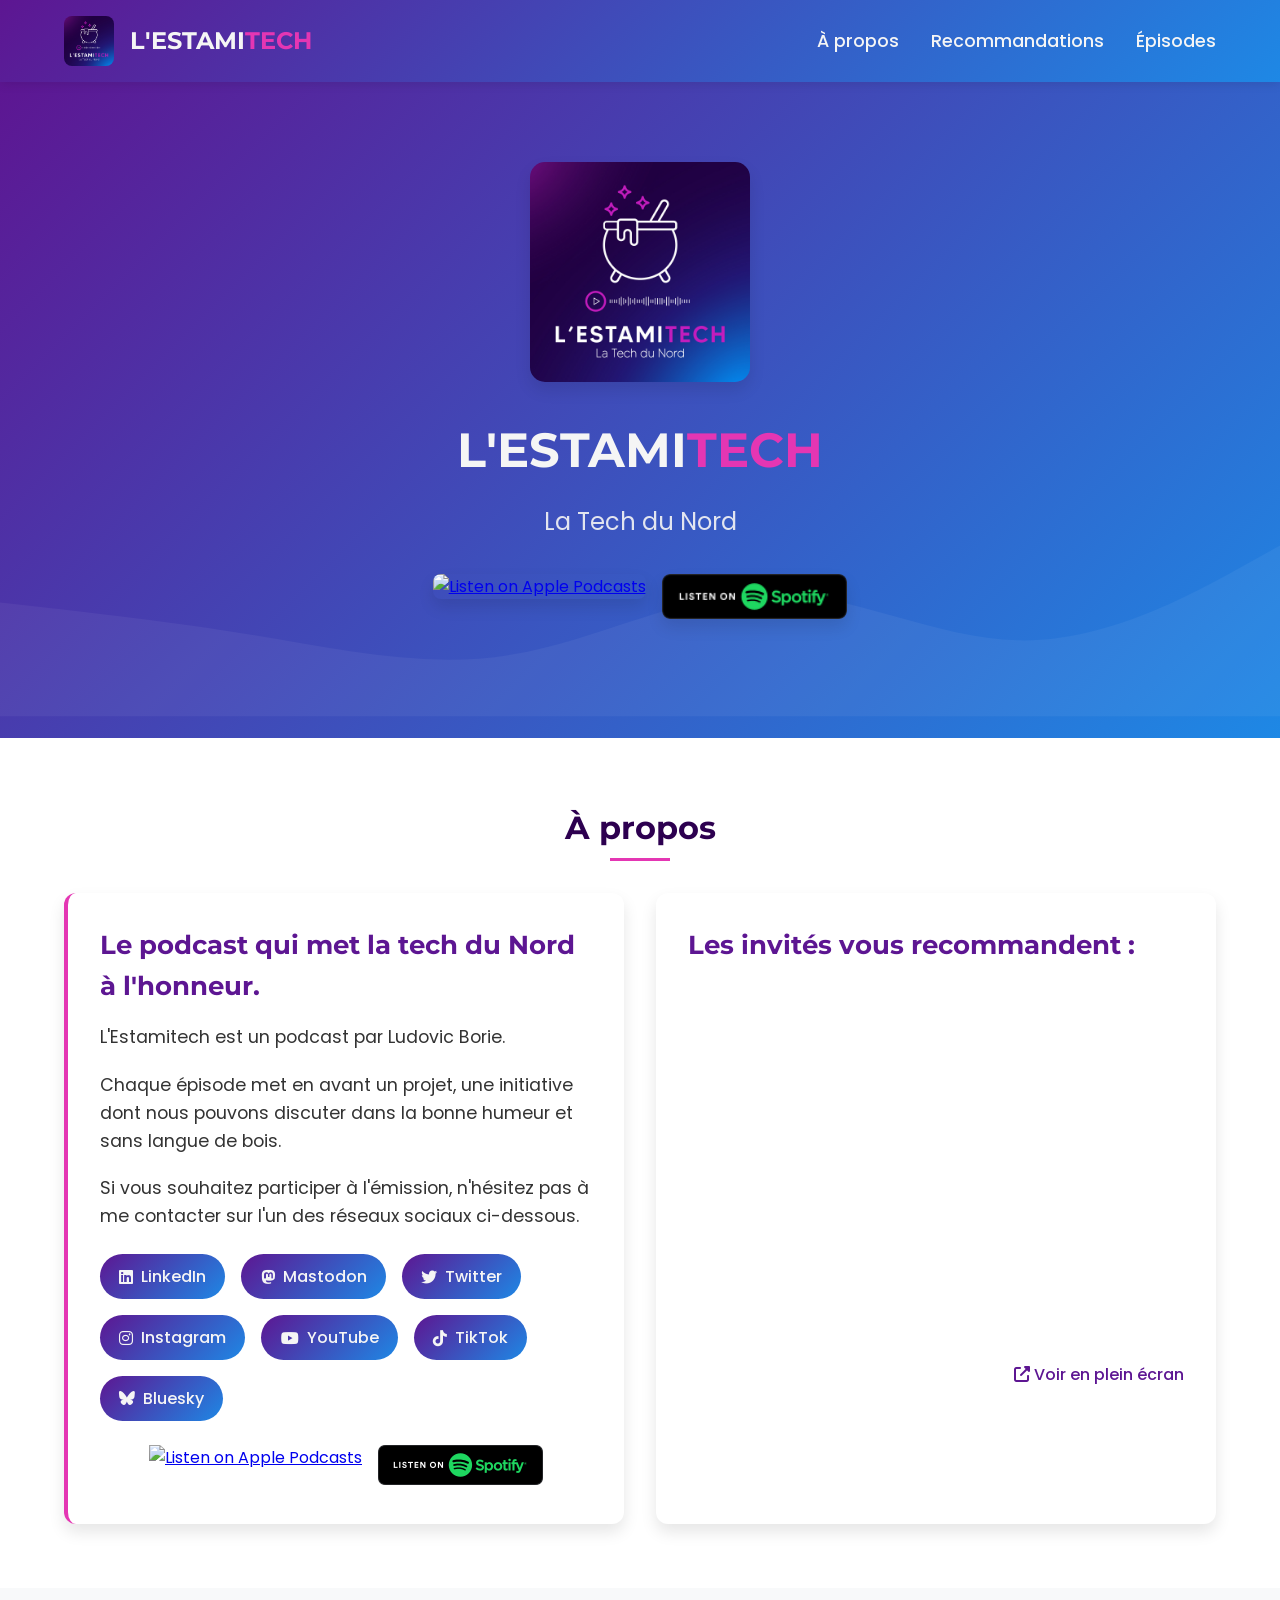
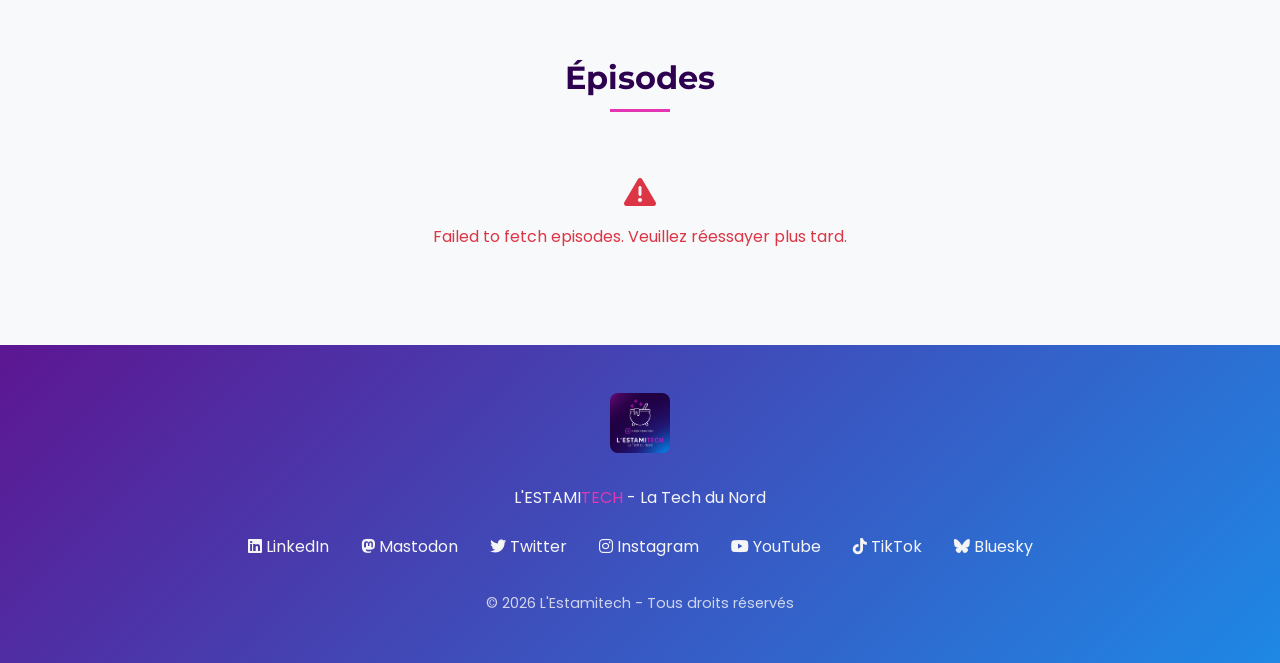
==== web/index.html @ d064f98c "refact: static files are managed by appengine" ====
<!DOCTYPE html>
<html lang="fr">
<head>
    <meta charset="UTF-8">
    <meta name="viewport" content="width=device-width, initial-scale=1.0, maximum-scale=1.0, user-scalable=no">
    <meta name="description" content="L'Estamitech est un podcast par Ludovic Borie. Chaque épisode met en avant un projet, une initiative dont nous pouvons discuter tech dans la bonne humeur et sans langue de bois.">
    <meta name="keywords" content="podcast, tech, nord, estaminet, ludovic borie">
    <meta name="author" content="Ludovic Borie">
    <meta name="robots" content="index, follow">
    <meta name="googlebot" content="index, follow">
    <meta name="theme-color" content="#5d1692">
    <meta property="og:title" content="L'Estamitech">
    <meta property="og:description" content="L'Estamitech est un podcast par Ludovic Borie. Chaque épisode met en avant un projet, une initiative dont nous pouvons discuter tech dans la bonne humeur et sans langue de bois.">
    <meta property="og:image" content="static/LogoEstamitech.jpg">
    <meta property="og:url" content="https://estamitech.fr">
    <meta property="og:type" content="website">
    <meta property="og:locale" content="fr_FR">
    <meta property="og:site_name" content="L'Estamitech">
    <link rel="icon" type="image/x-icon" href="/static/favicon.ico">
    <link rel="preconnect" href="https://fonts.googleapis.com">
    <link rel="preconnect" href="https://fonts.gstatic.com" crossorigin>
    <link href="https://fonts.googleapis.com/css2?family=Montserrat:wght@400;500;600;700&family=Poppins:wght@300;400;500;600;700&display=swap" rel="stylesheet">
    <link rel="stylesheet" href="https://cdnjs.cloudflare.com/ajax/libs/font-awesome/6.7.1/css/all.min.css">
    <link rel="stylesheet" href="style.css">
    <title>L'ESTAMITECH - La Tech du Nord</title>
</head>
<body>
<!-- Navbar -->
<nav class="navbar">
    <div class="navbar-logo">
        <img src="/static/LogoEstamitech.jpg" alt="Logo Estamitech">
        <h1>L'<span style="color: var(--text-light);">ESTAMI</span><span style="color: var(--accent-tech);">TECH</span></h1>
    </div>
    <div class="navbar-links">
        <a href="#about">À propos</a>
        <a href="#recommendations">Recommandations</a>
        <a href="#episodes">Épisodes</a>
    </div>
    <div class="menu-toggle">
        <span></span>
        <span></span>
        <span></span>
    </div>
</nav>

<!-- Hero Section -->
<section class="hero">
    <div class="hero-content">
        <img src="/static/LogoEstamitech.jpg" alt="Logo Estamitech">
        <h1>L'<span style="color: var(--text-light);">ESTAMI</span><span style="color: var(--accent-tech);">TECH</span></h1>
        <h2>La Tech du Nord</h2>
        <div class="hero-cta">
            <a href="https://podcasts.apple.com/us/podcast/lestamitech/id1752308502?itsct=podcast_box_badge&amp;itscg=30200&amp;ls=1">
                <img src="https://tools.applemediaservices.com/api/badges/listen-on-apple-podcasts/badge/fr-fr?size=250x83&amp;releaseDate=1725395040" alt="Listen on Apple Podcasts" style="height: 45px; border-radius: 8px;">
            </a>
            <a href="https://open.spotify.com/show/1308v72DAlbYP13TA5au1I">
                <img src="/static/spotify-podcast-badge-blk-grn-165x40.png" alt="Listen on Spotify" style="height: 45px; border-radius: 8px;">
            </a>
        </div>
    </div>
</section>

<!-- Main Content -->
<section class="main-content" id="about">
    <h2 class="section-title">À propos</h2>
    <div class="grid-container">
        <div class="card description-card">
            <div class="card-content">
                <h3>Le podcast qui met la tech du Nord à l'honneur.</h3>
                <p>L'Estamitech est un podcast par Ludovic Borie.</p>
                <p>Chaque épisode met en avant un projet, une initiative dont nous pouvons discuter dans la bonne humeur et sans langue de bois.</p>
                <p>Si vous souhaitez participer à l'émission, n'hésitez pas à me contacter sur l'un des réseaux sociaux ci-dessous.</p>

                <div class="social-links">
                <a href="https://www.linkedin.com/in/ludovicborie/" class="social-btn">
                <i class="fab fa-linkedin"></i> LinkedIn
                </a>
                <a href="https://piaille.fr/@bodul" class="social-btn">
                <i class="fab fa-mastodon"></i> Mastodon
                </a>
                <a href="https://twitter.com/ludovicborie" class="social-btn">
                <i class="fab fa-twitter"></i> Twitter
                </a>
                    <a href="https://www.instagram.com/estamitech/" class="social-btn">
                            <i class="fab fa-instagram"></i> Instagram
                        </a>
                        <a href="https://www.youtube.com/@EstamiTech" class="social-btn">
                            <i class="fab fa-youtube"></i> YouTube
                        </a>
                        <a href="https://www.tiktok.com/@estamitech" class="social-btn">
                            <i class="fab fa-tiktok"></i> TikTok
                        </a>
                        <a href="https://bsky.app/profile/estamitech.bsky.social" class="social-btn">
                            <i class="fab fa-bluesky"></i> Bluesky
                        </a>
                    </div>

                <div class="podcast-links">
                    <a href="https://podcasts.apple.com/us/podcast/lestamitech/id1752308502?itsct=podcast_box_badge&amp;itscg=30200&amp;ls=1">
                        <img src="https://tools.applemediaservices.com/api/badges/listen-on-apple-podcasts/badge/fr-fr?size=250x83&amp;releaseDate=1725395040" alt="Listen on Apple Podcasts" style="height: 40px;">
                    </a>
                    <a href="https://open.spotify.com/show/1308v72DAlbYP13TA5au1I">
                        <img src="/static/spotify-podcast-badge-blk-grn-165x40.png" alt="Listen on Spotify" style="height: 40px;">
                    </a>
                </div>
            </div>
        </div>

        <div class="card" id="recommendations">
            <div class="card-content">
                <div class="map-container">
                    <h3>Les invités vous recommandent :</h3>
                    <div class="map-wrapper">
                        <iframe allowfullscreen allow="geolocation" src="//framacarte.org/fr/map/estamitech_196450?scaleControl=false&miniMap=false&scrollWheelZoom=false&zoomControl=true&editMode=disabled&moreControl=true&searchControl=null&tilelayersControl=null&embedControl=null&datalayersControl=true&onLoadPanel=none&captionBar=false&captionMenus=true"></iframe>
                    </div>
                    <div class="map-link">
                        <a href="//framacarte.org/fr/map/estamitech_196450?scaleControl=false&miniMap=false&scrollWheelZoom=true&zoomControl=true&editMode=disabled&moreControl=true&searchControl=null&tilelayersControl=null&embedControl=null&datalayersControl=true&onLoadPanel=none&captionBar=false&captionMenus=true">
                            <i class="fas fa-external-link-alt"></i> Voir en plein écran
                        </a>
                    </div>
                </div>
            </div>
        </div>
    </div>
</section>

<!-- Episodes Section -->
<section class="episodes-section" id="episodes">
    <h2 class="section-title">Épisodes</h2>
    <div id="podcast-episodes" class="episodes-container" style="width: 100%; max-width: 100%; box-sizing: border-box;">
        <div class="loading-indicator">
            <i class="fas fa-podcast fa-spin"></i>
            <p>Chargement des épisodes...</p>
        </div>
    </div>
</section>

<!-- Footer -->
<footer>
    <div class="footer-content">
        <div class="footer-logo">
            <img src="/static/LogoEstamitech.jpg" alt="Logo Estamitech">
        </div>
        <p>L'<span style="color: var(--text-light);">ESTAMI</span><span style="color: var(--accent-tech);">TECH</span> - La Tech du Nord</p>
        <div class="footer-links">
            <a href="https://www.linkedin.com/in/ludovicborie/"><i class="fab fa-linkedin"></i> LinkedIn</a>
            <a href="https://piaille.fr/@bodul"><i class="fab fa-mastodon"></i> Mastodon</a>
            <a href="https://twitter.com/ludovicborie"><i class="fab fa-twitter"></i> Twitter</a>
            <a href="https://www.instagram.com/estamitech/"><i class="fab fa-instagram"></i> Instagram</a>
            <a href="https://www.youtube.com/@EstamiTech"><i class="fab fa-youtube"></i> YouTube</a>
            <a href="https://www.tiktok.com/@estamitech"><i class="fab fa-tiktok"></i> TikTok</a>
            <a href="https://bsky.app/profile/estamitech.bsky.social"><i class="fab fa-bluesky"></i> Bluesky</a>
        </div>
        <div class="copyright">
            &copy; <span id="current-year"></span> L'Estamitech - Tous droits réservés
        </div>
    </div>
</footer>

<!-- Back to Top Button -->
<a href="#" id="back-to-top" class="back-to-top">
    <i class="fas fa-arrow-up"></i>
</a>

<script>
    // Toggle mobile menu
    const menuToggle = document.querySelector('.menu-toggle');
    const navbarLinks = document.querySelector('.navbar-links');

    menuToggle.addEventListener('click', () => {
        menuToggle.classList.toggle('active');
        navbarLinks.classList.toggle('active');
    });

    // Close the menu when clicking on a link
    document.querySelectorAll('.navbar-links a').forEach(link => {
        link.addEventListener('click', () => {
            menuToggle.classList.remove('active');
            navbarLinks.classList.remove('active');
        });
    });

    // Back to Top button visibility
    const backToTopButton = document.getElementById('back-to-top');

    window.addEventListener('scroll', () => {
        if (window.pageYOffset > 300) {
            backToTopButton.classList.add('visible');
        } else {
            backToTopButton.classList.remove('visible');
        }
    });

    backToTopButton.addEventListener('click', (e) => {
        e.preventDefault();
        window.scrollTo({ top: 0, behavior: 'smooth' });
    });

    // Smooth scrolling for anchor links
    document.querySelectorAll('a[href^="#"]').forEach(anchor => {
        anchor.addEventListener('click', function (e) {
            if (this.getAttribute('href') !== '#') {
                e.preventDefault();

                const targetId = this.getAttribute('href');
                const targetElement = document.querySelector(targetId);

                if (targetElement) {
                    const navbarHeight = document.querySelector('.navbar').offsetHeight;
                    const targetPosition = targetElement.getBoundingClientRect().top + window.pageYOffset - navbarHeight;

                    window.scrollTo({
                        top: targetPosition,
                        behavior: 'smooth'
                    });
                }
            }
        });
    });

    // Set current year in footer
    document.getElementById('current-year').textContent = new Date().getFullYear();

    // Fetch and display podcast episodes
    function parseRSS(callback) {
        const xhr = new XMLHttpRequest();
        xhr.open('GET', `/rss`, true);
        xhr.onreadystatechange = function() {
            if (xhr.readyState === 4) {
                if (xhr.status === 200) {
                    try {
                        const data = JSON.parse(xhr.responseText);
                        callback(data);
                    } catch (error) {
                        handleEpisodesError("Error parsing response");
                    }
                } else {
                    handleEpisodesError("Failed to fetch episodes");
                }
            }
        };
        xhr.timeout = 10000; // 10 seconds timeout
        xhr.ontimeout = function() {
            handleEpisodesError("Request timed out");
        };
        xhr.onerror = function() {
            handleEpisodesError("Network error occurred");
        };
        xhr.send();
    }

    function displayEpisodes(episodes) {
        const episodeContainer = document.getElementById('podcast-episodes');
        episodeContainer.innerHTML = '';

        if (!episodes || episodes.length === 0) {
            episodeContainer.innerHTML = `
                    <div class="no-episodes">
                        <i class="fas fa-podcast"></i>
                        <p>Aucun épisode trouvé. Revenez bientôt pour de nouveaux contenus!</p>
                    </div>
                `;
            return;
        }

        episodes.forEach(episode => {
            const date = new Date(episode.PubDate);
            const formattedDate = date.toLocaleDateString('fr-FR', {
                day: 'numeric',
                month: 'long',
                year: 'numeric'
            });

            const episodeElement = document.createElement('div');
            episodeElement.classList.add('episode-card');

            episodeElement.innerHTML = `
                    <div class="episode-image">
                        <img src="${episode.Image.Href}" alt="Miniature de l'épisode - ${episode.Title}">
                    </div>
                    <div class="episode-details">
                        <h3 class="episode-title">${episode.Title}</h3>
                        <div class="episode-meta">
                            <span><i class="far fa-calendar-alt"></i> ${formattedDate}</span>
                        </div>
                        <div class="episode-description">${episode.Description}</div>
                    </div>
                `;

            episodeContainer.appendChild(episodeElement);
        });
    }

    function handleEpisodesError(message) {
        const episodeContainer = document.getElementById('podcast-episodes');
        episodeContainer.innerHTML = `
                <div class="loading-indicator" style="color: #dc3545;">
                    <i class="fas fa-exclamation-triangle" style="animation: none;"></i>
                    <p>${message}. Veuillez réessayer plus tard.</p>
                </div>
            `;
    }

    // Initialize fetch
    parseRSS(function(data) {
        if (data && data.length) {
            displayEpisodes(data);
        } else {
            handleEpisodesError("Aucun épisode trouvé");
        }
    });
</script>
</body>
</html>
---- web/style.css ----
:root {
    --primary-color: #5d1692;
    --primary-dark: #2d0050;
    --primary-light: #e436b3;
    --secondary-color: #1e88e5;
    --text-dark: #333333;
    --text-light: #f5f5f5;
    --background-light: #ffffff;
    --background-dark: #121212;
    --gray-light: #e0e0e0;
    --gray-medium: #9e9e9e;
    --card-shadow: 0 8px 16px rgba(0, 0, 0, 0.1);
    --transition-speed: 0.3s;
    --gradient-bg: linear-gradient(135deg, #5d1692, #1e88e5);
    --accent-tech: #e436b3;
}

* {
    box-sizing: border-box;
    margin: 0;
    padding: 0;
}

body {
    font-family: 'Poppins', sans-serif;
    margin: 0;
    padding: 0;
    background-color: var(--background-light);
    color: var(--text-dark);
    line-height: 1.6;
}

/* Navbar */
.navbar {
    background: var(--gradient-bg);
    color: var(--text-light);
    padding: 1rem 5%;
    display: flex;
    justify-content: space-between;
    align-items: center;
    position: sticky;
    top: 0;
    z-index: 1000;
    box-shadow: 0 2px 10px rgba(0, 0, 0, 0.1);
}

.navbar-logo {
    display: flex;
    align-items: center;
    gap: 1rem;
}

.navbar-logo img {
    height: 50px;
    border-radius: 8px;
}

.navbar-logo h1 {
    font-family: 'Montserrat', sans-serif;
    font-size: 1.5rem;
    font-weight: 700;
    margin: 0;
}

.navbar-links {
    display: flex;
    gap: 2rem;
}

.navbar-links a {
    color: var(--text-light);
    text-decoration: none;
    font-weight: 500;
    transition: all var(--transition-speed);
    font-size: 1.1rem;
    position: relative;
}

.navbar-links a::after {
    content: '';
    position: absolute;
    bottom: -5px;
    left: 0;
    width: 0;
    height: 2px;
    background-color: var(--accent-tech);
    transition: width var(--transition-speed);
}

.navbar-links a:hover::after {
    width: 100%;
}

.menu-toggle {
    display: none;
    flex-direction: column;
    cursor: pointer;
}

.menu-toggle span {
    width: 30px;
    height: 3px;
    background-color: var(--text-light);
    margin: 3px 0;
    transition: all var(--transition-speed);
}

/* Hero Section */
.hero {
    background: var(--gradient-bg);
    color: var(--text-light);
    text-align: center;
    padding: 5rem 10%;
    display: flex;
    flex-direction: column;
    align-items: center;
    position: relative;
    overflow: hidden;
}

.hero::before {
    content: '';
    position: absolute;
    top: 0;
    left: 0;
    width: 100%;
    height: 100%;
    background: url('data:image/svg+xml;utf8,<svg xmlns="http://www.w3.org/2000/svg" viewBox="0 0 1440 320"><path fill="%23ffffff" fill-opacity="0.05" d="M0,192L48,197.3C96,203,192,213,288,229.3C384,245,480,267,576,250.7C672,235,768,181,864,181.3C960,181,1056,235,1152,234.7C1248,235,1344,181,1392,154.7L1440,128L1440,320L1392,320C1344,320,1248,320,1152,320C1056,320,960,320,864,320C768,320,672,320,576,320C480,320,384,320,288,320C192,320,96,320,48,320L0,320Z"></path></svg>') no-repeat bottom;
    background-size: 100% 50%;
    z-index: 0;
}

.hero-content {
    z-index: 1;
    max-width: 800px;
    width: 100%;
}

.hero img {
    max-width: 220px;
    border-radius: 15px;
    box-shadow: var(--card-shadow);
    margin-bottom: 2rem;
    transition: transform var(--transition-speed);
}

.hero img:hover {
    transform: scale(1.05);
}

.hero h1 {
    font-family: 'Montserrat', sans-serif;
    font-size: 3rem;
    font-weight: 700;
    margin-bottom: 1.5rem;
    line-height: 1.2;
}

.hero h2 {
    font-size: 1.5rem;
    font-weight: 400;
    margin-bottom: 2rem;
    opacity: 0.9;
}

.hero-cta {
    display: flex;
    flex-wrap: wrap;
    gap: 1rem;
    justify-content: center;
    margin-top: 1rem;
}

.hero-cta a {
    transition: transform var(--transition-speed);
}

.hero-cta a:hover {
    transform: translateY(-5px);
}

/* Main Content */
.main-content {
    padding: 4rem 5%;
    width: 100%;
    max-width: 100%;
    box-sizing: border-box;
}

.section-title {
    font-family: 'Montserrat', sans-serif;
    font-size: 2rem;
    margin-bottom: 2rem;
    text-align: center;
    color: var(--primary-dark);
    position: relative;
    padding-bottom: 0.5rem;
}

.section-title::after {
    content: '';
    position: absolute;
    bottom: 0;
    left: 50%;
    transform: translateX(-50%);
    width: 60px;
    height: 3px;
    background-color: var(--accent-tech);
}

.grid-container {
    display: grid;
    grid-template-columns: 1fr 1fr;
    gap: 2rem;
    width: 100%;
    max-width: 100%;
    box-sizing: border-box;
}

.card {
    background-color: var(--background-light);
    border-radius: 12px;
    overflow: hidden;
    box-shadow: var(--card-shadow);
    transition: transform var(--transition-speed);
    width: 100%;
    max-width: 100%;
    box-sizing: border-box;
}

.card:hover {
    transform: translateY(-10px);
}

.card-content {
    padding: 2rem;
}

.description-card {
    border-left: 4px solid var(--accent-tech);
}

.description-card h3 {
    font-family: 'Montserrat', sans-serif;
    font-size: 1.6rem;
    margin-bottom: 1rem;
    color: var(--primary-color);
}

.description-card p {
    margin-bottom: 1.2rem;
    font-size: 1.1rem;
}

.social-links {
    display: flex;
    flex-wrap: wrap;
    gap: 1rem;
    margin-top: 1.5rem;
}

.social-btn {
    display: inline-flex;
    align-items: center;
    gap: 0.5rem;
    background: var(--gradient-bg);
    color: var(--text-light);
    padding: 0.6rem 1.2rem;
    border-radius: 30px;
    text-decoration: none;
    font-weight: 500;
    transition: all var(--transition-speed);
}

.social-btn:hover {
    background: var(--primary-light);
    transform: translateY(-3px);
}

.podcast-links {
    display: flex;
    flex-wrap: wrap;
    gap: 1rem;
    margin-top: 1.5rem;
    justify-content: center;
}

.map-container {
    height: 100%;
    display: flex;
    flex-direction: column;
}

.map-container h3 {
    font-family: 'Montserrat', sans-serif;
    font-size: 1.6rem;
    margin-bottom: 1rem;
    color: var(--primary-color);
}

.map-wrapper {
    flex-grow: 1;
    position: relative;
    height: 0;
    padding-bottom: 75%;
    overflow: hidden;
    border-radius: 8px;
}

.map-wrapper iframe {
    position: absolute;
    top: 0;
    left: 0;
    width: 100%;
    height: 100%;
    border: none;
}

.map-link {
    margin-top: 0.5rem;
    text-align: right;
}

.map-link a {
    color: var(--primary-color);
    text-decoration: none;
    font-weight: 500;
    transition: color var(--transition-speed);
}

.map-link a:hover {
    color: var(--accent-tech);
    text-decoration: underline;
}

/* Episodes Section */
.episodes-section {
    padding: 4rem 5%;
    background-color: #f8f9fa;
    width: 100%;
    max-width: 100%;
    box-sizing: border-box;
}

.episode-card {
    display: flex;
    background-color: var(--background-light);
    border-radius: 12px;
    overflow: hidden;
    box-shadow: var(--card-shadow);
    margin-bottom: 2rem;
    transition: transform var(--transition-speed);
    width: 100%;
    max-width: 100%;
    box-sizing: border-box;
}

.episode-card:hover {
    transform: translateY(-5px);
}

.episode-image {
    flex: 0 0 280px;
    position: relative;
    overflow: hidden;
    display: flex;
    align-items: center;
    justify-content: center;
    padding: 1rem;
}

.episode-image img {
    width: 250px;
    height: 250px;
    object-fit: contain;
    border-radius: 8px;
    transition: transform var(--transition-speed);
}

.episode-card:hover .episode-image img {
    transform: scale(1.05);
}

.episode-details {
    flex: 1;
    padding: 1.5rem;
}

.episode-title {
    font-family: 'Montserrat', sans-serif;
    font-size: 1.5rem;
    font-weight: 600;
    margin-bottom: 0.8rem;
    color: var(--primary-dark);
}

.episode-meta {
    display: flex;
    align-items: center;
    gap: 1rem;
    margin-bottom: 1rem;
    color: var(--gray-medium);
    font-size: 0.9rem;
}

.episode-meta i {
    color: var(--accent-tech);
}

.episode-description {
    margin-top: 1rem;
    line-height: 1.7;
}

.loading-indicator {
    text-align: center;
    padding: 2rem;
    color: var(--gray-medium);
}

.loading-indicator i {
    font-size: 2rem;
    margin-bottom: 1rem;
    animation: spin 1.5s infinite linear;
}

@keyframes spin {
    from { transform: rotate(0deg); }
    to { transform: rotate(360deg); }
}

/* Footer */
footer {
    background: var(--gradient-bg);
    color: var(--text-light);
    padding: 3rem 5%;
    text-align: center;
}

.footer-content {
    max-width: 800px;
    margin: 0 auto;
    width: 100%;
}

.footer-logo {
    margin-bottom: 1.5rem;
}

.footer-logo img {
    height: 60px;
    border-radius: 8px;
}

.footer-links {
    display: flex;
    justify-content: center;
    gap: 2rem;
    margin-top: 1.5rem;
}

.footer-links a {
    color: var(--text-light);
    text-decoration: none;
    transition: color var(--transition-speed);
}

.footer-links a:hover {
    color: var(--accent-tech);
}

.copyright {
    margin-top: 2rem;
    font-size: 0.9rem;
    opacity: 0.8;
}

/* Back to Top Button */
.back-to-top {
    position: fixed;
    bottom: 2rem;
    right: 2rem;
    background: var(--accent-tech);
    color: var(--text-light);
    width: 50px;
    height: 50px;
    border-radius: 50%;
    display: flex;
    justify-content: center;
    align-items: center;
    text-decoration: none;
    box-shadow: 0 2px 10px rgba(0, 0, 0, 0.2);
    opacity: 0;
    visibility: hidden;
    transition: all var(--transition-speed);
    z-index: 999;
}

.back-to-top.visible {
    opacity: 1;
    visibility: visible;
}

.back-to-top:hover {
    background: var(--primary-light);
    transform: translateY(-5px);
}

/* Ensure full width on mobile */
@media screen and (max-width: 430px) {
    .hero-content,
    .grid-container,
    .card,
    .card-content,
    .episodes-container,
    .episode-card,
    .episode-details,
    .footer-content {
        width: 100%;
        max-width: 100%;
        box-sizing: border-box;
    }

    .episode-image {
        width: 100%;
        max-width: 100%;
        box-sizing: border-box;
    }

    .episodes-section,
    .main-content {
        padding: 4rem 1rem;
    }
}

/* Responsive Styles */
@media (max-width: 992px) {
    .grid-container {
        grid-template-columns: 1fr;
    }

    .hero h1 {
        font-size: 2.5rem;
    }

    .navbar-links {
        gap: 1rem;
    }
}

@media (max-width: 768px) {
    .navbar-links {
        display: none;
        position: absolute;
        top: 100%;
        left: 0;
        width: 100%;
        background-color: var(--primary-color);
        padding: 1rem 0;
        flex-direction: column;
        align-items: center;
        box-shadow: 0 5px 10px rgba(0, 0, 0, 0.1);
    }

    .navbar-links.active {
        display: flex;
    }

    .menu-toggle {
        display: flex;
    }

    .menu-toggle.active span:nth-child(1) {
        transform: translateY(9px) rotate(45deg);
    }

    .menu-toggle.active span:nth-child(2) {
        opacity: 0;
    }

    .menu-toggle.active span:nth-child(3) {
        transform: translateY(-9px) rotate(-45deg);
    }

    .episode-card {
        flex-direction: column;
    }

    .episode-image {
        flex: 0 0 auto;
        padding: 1rem 1rem 0 1rem;
    }

    .episode-image img {
        width: 200px;
        height: 200px;
    }

    .hero h1 {
        font-size: 2rem;
    }

    .hero h2 {
        font-size: 1.2rem;
    }
}

@media (max-width: 480px) {
    .hero-content,
    .grid-container,
    .card,
    .card-content,
    .episodes-container,
    .episode-card,
    .episode-details,
    .footer-content {
        width: 100%;
        max-width: 100%;
    }
    .section-title {
        font-size: 1.8rem;
    }

    .navbar-logo h1 {
        font-size: 1.2rem;
    }

    .navbar-logo img {
        height: 40px;
    }

    .hero {
        padding: 3rem 5%;
    }

    .hero img {
        max-width: 160px;
    }

    .hero h1 {
        font-size: 1.8rem;
    }

    .card-content {
        padding: 1.5rem;
    }
}
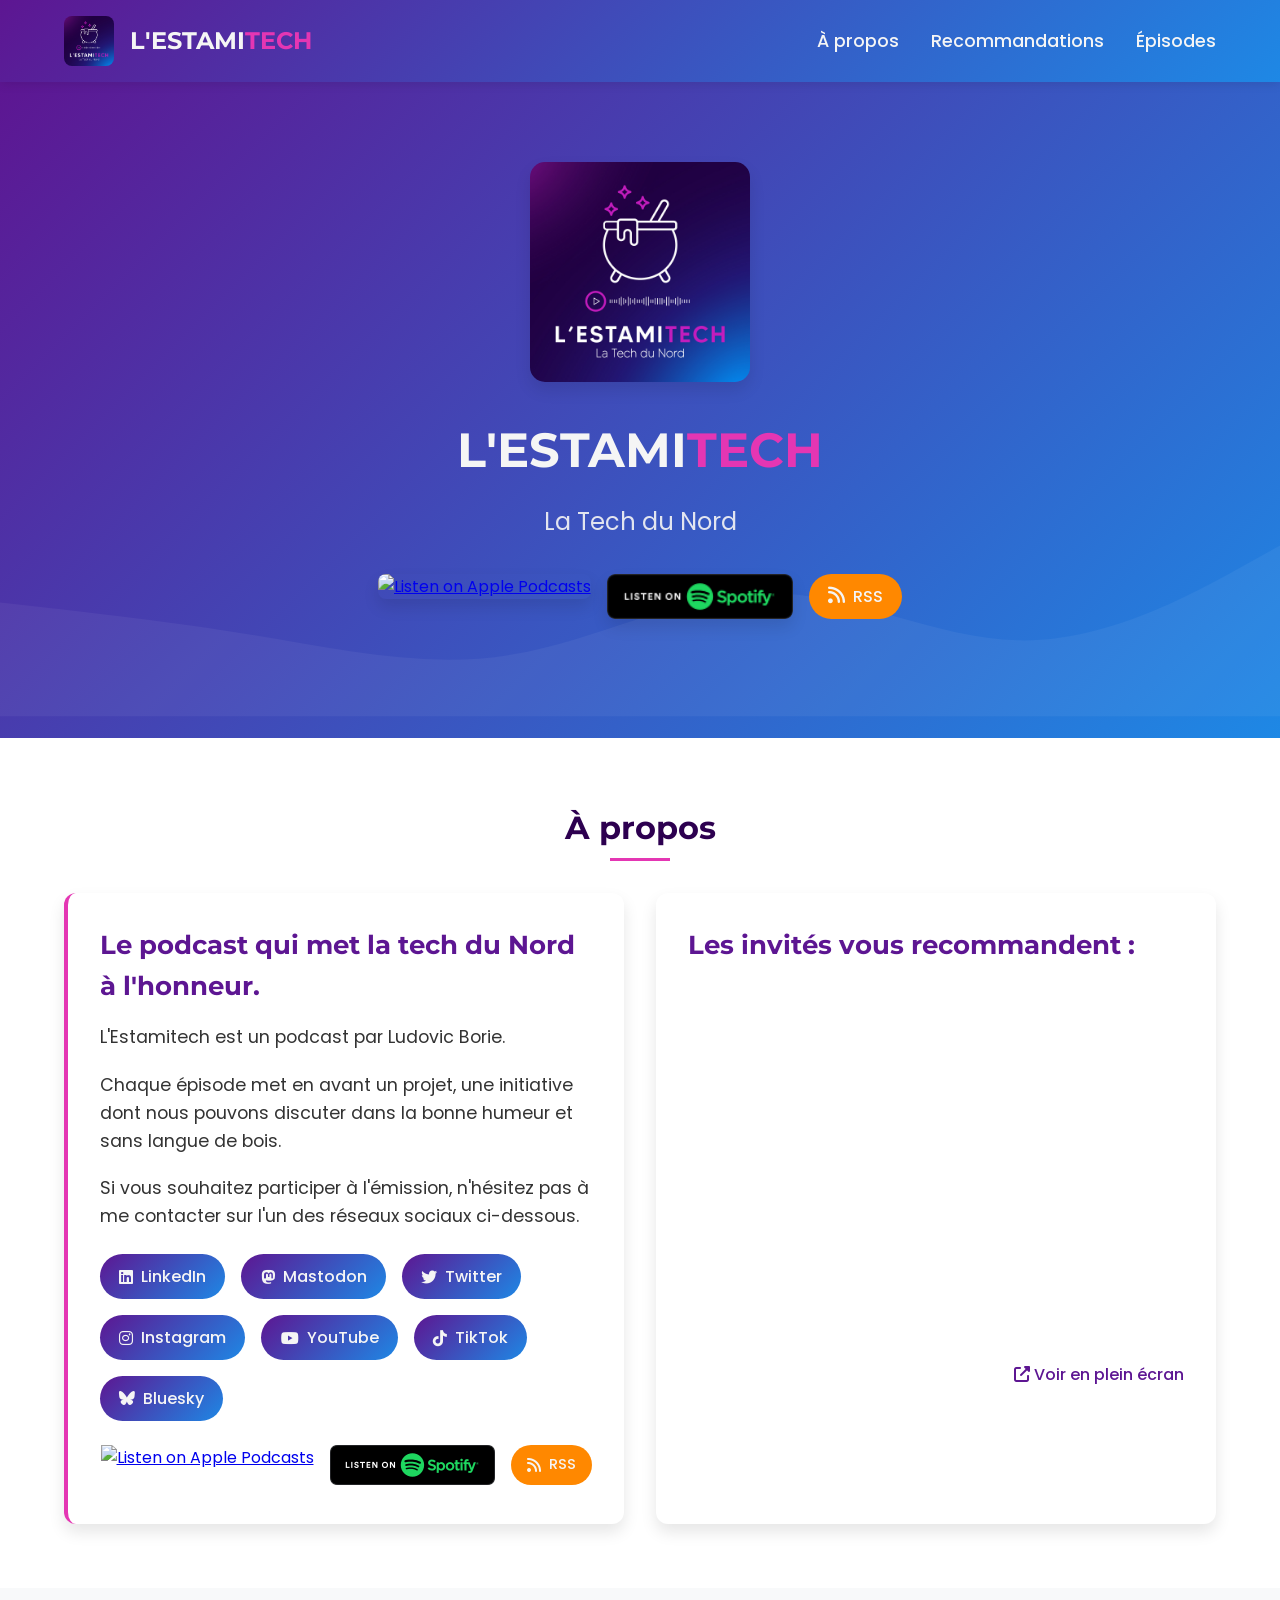
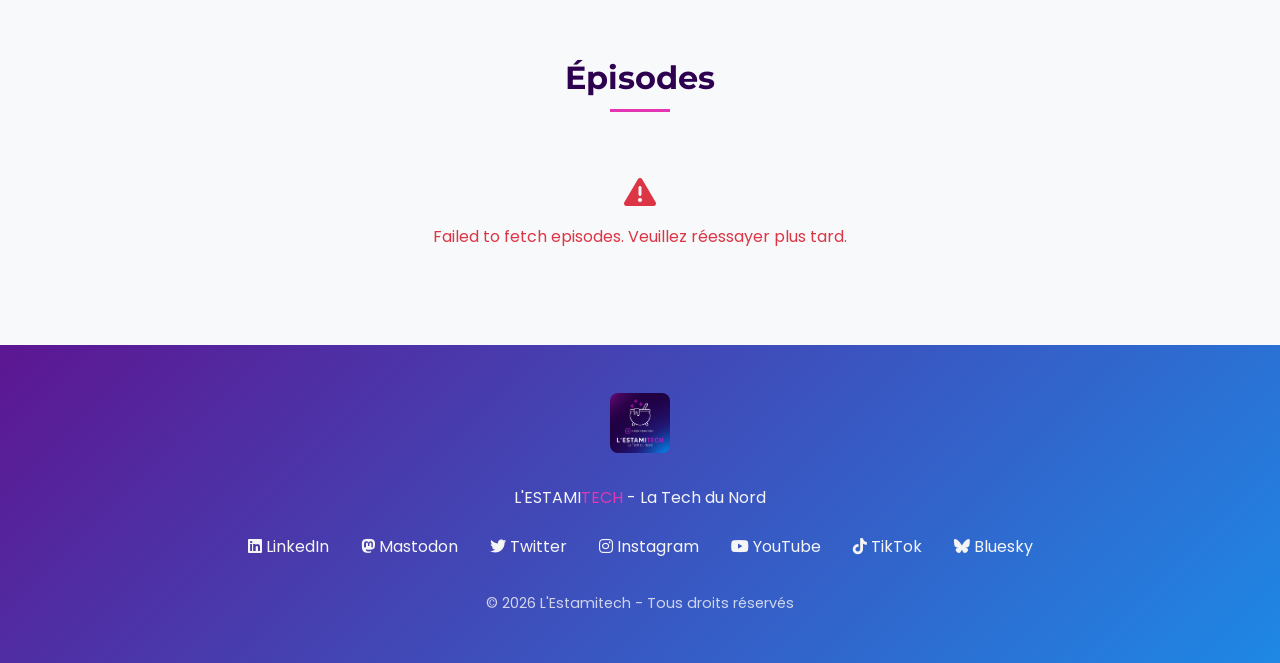
==== commit 57642fdb: "feat: RSS link" ====
--- a/web/index.html
+++ b/web/index.html
@@ -56,6 +56,10 @@
             <a href="https://open.spotify.com/show/1308v72DAlbYP13TA5au1I">
                 <img src="/static/spotify-podcast-badge-blk-grn-165x40.png" alt="Listen on Spotify" style="height: 45px; border-radius: 8px;">
             </a>
+            <button class="rss-btn" onclick="copyRSSLink()" title="Copier le lien RSS">
+                <i class="fas fa-rss"></i>
+                <span>RSS</span>
+            </button>
         </div>
     </div>
 </section>
@@ -102,6 +106,10 @@
                     <a href="https://open.spotify.com/show/1308v72DAlbYP13TA5au1I">
                         <img src="/static/spotify-podcast-badge-blk-grn-165x40.png" alt="Listen on Spotify" style="height: 40px;">
                     </a>
+                    <button class="rss-btn" onclick="copyRSSLink()" title="Copier le lien RSS">
+                        <i class="fas fa-rss"></i>
+                        <span>RSS</span>
+                    </button>
                 </div>
             </div>
         </div>
@@ -220,6 +228,82 @@
 
     // Set current year in footer
     document.getElementById('current-year').textContent = new Date().getFullYear();
+
+    // Copy RSS link to clipboard
+    function copyRSSLink() {
+        const rssLink = 'https://feeds.zencastr.com/f/bOMlUWx6.rss';
+        
+        if (navigator.clipboard && window.isSecureContext) {
+            // Use the modern clipboard API
+            navigator.clipboard.writeText(rssLink).then(() => {
+                showToast('Lien RSS copié dans le presse-papier!');
+            }).catch(() => {
+                fallbackCopyTextToClipboard(rssLink);
+            });
+        } else {
+            // Fallback for older browsers
+            fallbackCopyTextToClipboard(rssLink);
+        }
+    }
+
+    function fallbackCopyTextToClipboard(text) {
+        const textArea = document.createElement("textarea");
+        textArea.value = text;
+        textArea.style.position = "fixed";
+        textArea.style.top = 0;
+        textArea.style.left = 0;
+        textArea.style.width = "2em";
+        textArea.style.height = "2em";
+        textArea.style.padding = 0;
+        textArea.style.border = "none";
+        textArea.style.outline = "none";
+        textArea.style.boxShadow = "none";
+        textArea.style.background = "transparent";
+        
+        document.body.appendChild(textArea);
+        textArea.focus();
+        textArea.select();
+        
+        try {
+            const successful = document.execCommand('copy');
+            if (successful) {
+                showToast('Lien RSS copié dans le presse-papier!');
+            } else {
+                showToast('Impossible de copier le lien RSS');
+            }
+        } catch (err) {
+            showToast('Impossible de copier le lien RSS');
+        }
+        
+        document.body.removeChild(textArea);
+    }
+
+    function showToast(message) {
+        // Remove any existing toast
+        const existingToast = document.querySelector('.toast');
+        if (existingToast) {
+            existingToast.remove();
+        }
+        
+        // Create and show new toast
+        const toast = document.createElement('div');
+        toast.className = 'toast';
+        toast.textContent = message;
+        document.body.appendChild(toast);
+        
+        // Trigger animation
+        setTimeout(() => {
+            toast.classList.add('show');
+        }, 10);
+        
+        // Remove after 3 seconds
+        setTimeout(() => {
+            toast.classList.remove('show');
+            setTimeout(() => {
+                toast.remove();
+            }, 300);
+        }, 3000);
+    }
 
     // Fetch and display podcast episodes
     function parseRSS(callback) {
@@ -276,7 +360,7 @@
 
             episodeElement.innerHTML = `
                     <div class="episode-image">
-                        <img src="${episode.Image.Href}" alt="Miniature de l'épisode - ${episode.Title}">
+                        <a href="${episode.Link}" target="_blank"><img src="${episode.Image.Href}" alt="Miniature de l'épisode - ${episode.Title}"></a>
                     </div>
                     <div class="episode-details">
                         <h3 class="episode-title">${episode.Title}</h3>
--- a/web/style.css
+++ b/web/style.css
@@ -506,6 +506,66 @@
     transform: translateY(-5px);
 }
 
+/* RSS Button */
+.rss-btn {
+    display: inline-flex;
+    align-items: center;
+    gap: 0.5rem;
+    background: #ff8800;
+    color: var(--text-light);
+    padding: 0.6rem 1.2rem;
+    border: none;
+    border-radius: 30px;
+    cursor: pointer;
+    font-family: 'Poppins', sans-serif;
+    font-weight: 500;
+    font-size: 1rem;
+    transition: all var(--transition-speed);
+    height: 45px;
+}
+
+.rss-btn:hover {
+    background: #ff6600;
+    transform: translateY(-3px);
+    box-shadow: 0 5px 15px rgba(255, 136, 0, 0.3);
+}
+
+.rss-btn i {
+    font-size: 1.2rem;
+}
+
+.podcast-links .rss-btn {
+    height: 40px;
+    padding: 0.5rem 1rem;
+    font-size: 0.9rem;
+}
+
+.podcast-links .rss-btn i {
+    font-size: 1rem;
+}
+
+/* Toast Notification */
+.toast {
+    position: fixed;
+    bottom: 2rem;
+    left: 50%;
+    transform: translateX(-50%) translateY(100px);
+    background: var(--gradient-bg);
+    color: var(--text-light);
+    padding: 1rem 2rem;
+    border-radius: 30px;
+    box-shadow: 0 5px 20px rgba(0, 0, 0, 0.2);
+    z-index: 10000;
+    opacity: 0;
+    transition: all 0.3s ease;
+    font-weight: 500;
+}
+
+.toast.show {
+    transform: translateX(-50%) translateY(0);
+    opacity: 1;
+}
+
 /* Ensure full width on mobile */
 @media screen and (max-width: 430px) {
     .hero-content,
@@ -549,6 +609,24 @@
 }
 
 @media (max-width: 768px) {
+    .hero-cta {
+        align-items: center;
+    }
+    
+    .rss-btn {
+        width: auto;
+    }
+    
+    .toast {
+        left: 1rem;
+        right: 1rem;
+        transform: translateY(100px);
+        text-align: center;
+    }
+    
+    .toast.show {
+        transform: translateY(0);
+    }
     .navbar-links {
         display: none;
         position: absolute;
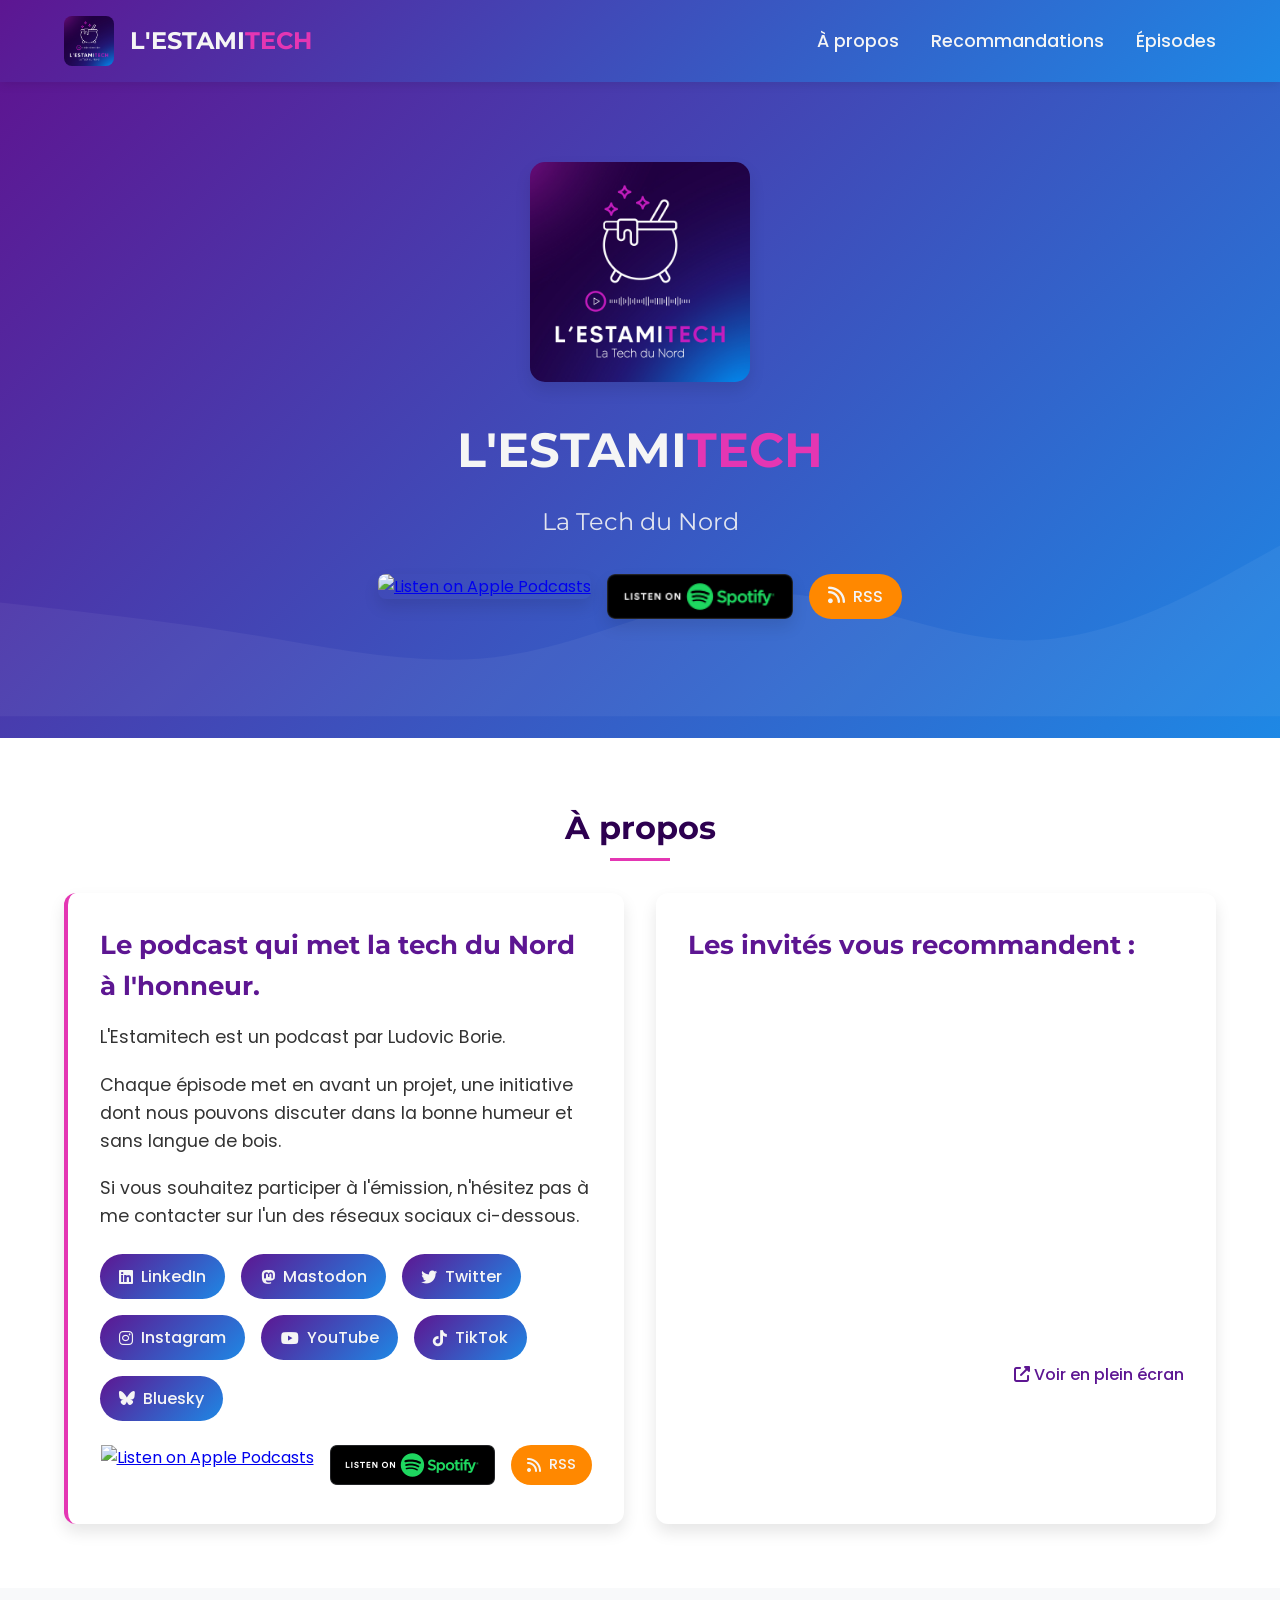
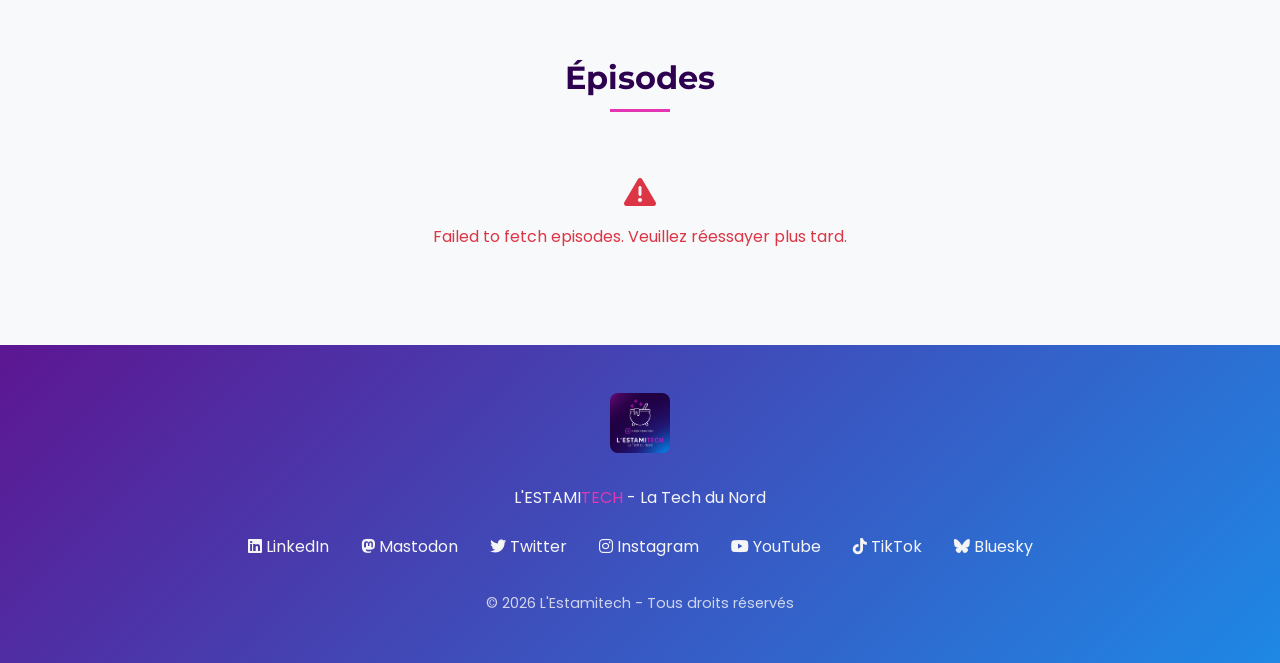
==== commit 7ba5aed3: "feat: one page per episode" ====
--- a/web/index.html
+++ b/web/index.html
@@ -358,12 +358,16 @@
             const episodeElement = document.createElement('div');
             episodeElement.classList.add('episode-card');
 
+            // Create unique ID for the episode (using GUID)
+            const episodeId = episode.GUID || episode.Link; // Fallback to Link if no GUID
+            const episodePageUrl = `/episode?id=${encodeURIComponent(episodeId)}`;
+            
             episodeElement.innerHTML = `
                     <div class="episode-image">
-                        <a href="${episode.Link}" target="_blank"><img src="${episode.Image.Href}" alt="Miniature de l'épisode - ${episode.Title}"></a>
+                        <a href="${episodePageUrl}"><img src="${episode.Image.Href}" alt="Miniature de l'épisode - ${episode.Title}"></a>
                     </div>
                     <div class="episode-details">
-                        <h3 class="episode-title">${episode.Title}</h3>
+                        <h3 class="episode-title"><a href="${episodePageUrl}" style="text-decoration: none; color: inherit;">${episode.Title}</a></h3>
                         <div class="episode-meta">
                             <span><i class="far fa-calendar-alt"></i> ${formattedDate}</span>
                         </div>
--- a/web/style.css
+++ b/web/style.css
@@ -1,20 +1,46 @@
 :root {
+    /* Colors */
     --primary-color: #5d1692;
     --primary-dark: #2d0050;
     --primary-light: #e436b3;
     --secondary-color: #1e88e5;
+    --accent-tech: #e436b3;
+
+    /* Text Colors */
     --text-dark: #333333;
     --text-light: #f5f5f5;
+    --text-gray: #6c757d;
+
+    /* Backgrounds */
     --background-light: #ffffff;
     --background-dark: #121212;
+    --card-bg: #ffffff;
+    --gradient-bg: linear-gradient(135deg, #5d1692, #1e88e5);
+
+    /* Grays */
     --gray-light: #e0e0e0;
     --gray-medium: #9e9e9e;
+
+    /* Effects */
     --card-shadow: 0 8px 16px rgba(0, 0, 0, 0.1);
     --transition-speed: 0.3s;
-    --gradient-bg: linear-gradient(135deg, #5d1692, #1e88e5);
-    --accent-tech: #e436b3;
-}
-
+
+    /* Spacing */
+    --spacing-xs: 0.5rem;
+    --spacing-sm: 1rem;
+    --spacing-md: 1.5rem;
+    --spacing-lg: 2rem;
+    --spacing-xl: 3rem;
+    --spacing-2xl: 4rem;
+
+    /* Border Radius */
+    --radius-sm: 8px;
+    --radius-md: 12px;
+    --radius-lg: 15px;
+    --radius-full: 30px;
+}
+
+/* Reset & Base */
 * {
     box-sizing: border-box;
     margin: 0;
@@ -23,18 +49,46 @@
 
 body {
     font-family: 'Poppins', sans-serif;
-    margin: 0;
-    padding: 0;
     background-color: var(--background-light);
     color: var(--text-dark);
     line-height: 1.6;
+}
+
+/* Typography */
+h1, h2, h3 {
+    font-family: 'Montserrat', sans-serif;
+}
+
+/* Common Classes */
+.container {
+    width: 100%;
+    max-width: 100%;
+    box-sizing: border-box;
+}
+
+.flex-center {
+    display: flex;
+    align-items: center;
+    justify-content: center;
+}
+
+.transition-all {
+    transition: all var(--transition-speed);
+}
+
+.transition-transform {
+    transition: transform var(--transition-speed);
+}
+
+.transition-color {
+    transition: color var(--transition-speed);
 }
 
 /* Navbar */
 .navbar {
     background: var(--gradient-bg);
     color: var(--text-light);
-    padding: 1rem 5%;
+    padding: var(--spacing-sm) 5%;
     display: flex;
     justify-content: space-between;
     align-items: center;
@@ -47,16 +101,15 @@
 .navbar-logo {
     display: flex;
     align-items: center;
-    gap: 1rem;
+    gap: var(--spacing-sm);
 }
 
 .navbar-logo img {
     height: 50px;
-    border-radius: 8px;
+    border-radius: var(--radius-sm);
 }
 
 .navbar-logo h1 {
-    font-family: 'Montserrat', sans-serif;
     font-size: 1.5rem;
     font-weight: 700;
     margin: 0;
@@ -64,16 +117,16 @@
 
 .navbar-links {
     display: flex;
-    gap: 2rem;
+    gap: var(--spacing-lg);
 }
 
 .navbar-links a {
     color: var(--text-light);
     text-decoration: none;
     font-weight: 500;
-    transition: all var(--transition-speed);
     font-size: 1.1rem;
     position: relative;
+    transition: all var(--transition-speed);
 }
 
 .navbar-links a::after {
@@ -138,9 +191,9 @@
 
 .hero img {
     max-width: 220px;
-    border-radius: 15px;
+    border-radius: var(--radius-lg);
     box-shadow: var(--card-shadow);
-    margin-bottom: 2rem;
+    margin-bottom: var(--spacing-lg);
     transition: transform var(--transition-speed);
 }
 
@@ -149,26 +202,25 @@
 }
 
 .hero h1 {
-    font-family: 'Montserrat', sans-serif;
     font-size: 3rem;
     font-weight: 700;
-    margin-bottom: 1.5rem;
+    margin-bottom: var(--spacing-md);
     line-height: 1.2;
 }
 
 .hero h2 {
     font-size: 1.5rem;
     font-weight: 400;
-    margin-bottom: 2rem;
+    margin-bottom: var(--spacing-lg);
     opacity: 0.9;
 }
 
 .hero-cta {
     display: flex;
     flex-wrap: wrap;
-    gap: 1rem;
+    gap: var(--spacing-sm);
     justify-content: center;
-    margin-top: 1rem;
+    margin-top: var(--spacing-sm);
 }
 
 .hero-cta a {
@@ -181,20 +233,19 @@
 
 /* Main Content */
 .main-content {
-    padding: 4rem 5%;
+    padding: var(--spacing-2xl) 5%;
     width: 100%;
     max-width: 100%;
     box-sizing: border-box;
 }
 
 .section-title {
-    font-family: 'Montserrat', sans-serif;
     font-size: 2rem;
-    margin-bottom: 2rem;
+    margin-bottom: var(--spacing-lg);
     text-align: center;
     color: var(--primary-dark);
     position: relative;
-    padding-bottom: 0.5rem;
+    padding-bottom: var(--spacing-xs);
 }
 
 .section-title::after {
@@ -208,18 +259,19 @@
     background-color: var(--accent-tech);
 }
 
+/* Grid & Cards */
 .grid-container {
     display: grid;
     grid-template-columns: 1fr 1fr;
-    gap: 2rem;
+    gap: var(--spacing-lg);
     width: 100%;
     max-width: 100%;
     box-sizing: border-box;
 }
 
 .card {
-    background-color: var(--background-light);
-    border-radius: 12px;
+    background-color: var(--card-bg);
+    border-radius: var(--radius-md);
     overflow: hidden;
     box-shadow: var(--card-shadow);
     transition: transform var(--transition-speed);
@@ -233,17 +285,17 @@
 }
 
 .card-content {
-    padding: 2rem;
+    padding: var(--spacing-lg);
 }
 
 .description-card {
     border-left: 4px solid var(--accent-tech);
 }
 
-.description-card h3 {
-    font-family: 'Montserrat', sans-serif;
+.description-card h3,
+.map-container h3 {
     font-size: 1.6rem;
-    margin-bottom: 1rem;
+    margin-bottom: var(--spacing-sm);
     color: var(--primary-color);
 }
 
@@ -252,21 +304,27 @@
     font-size: 1.1rem;
 }
 
-.social-links {
+/* Social & Podcast Links */
+.social-links,
+.podcast-links {
     display: flex;
     flex-wrap: wrap;
-    gap: 1rem;
-    margin-top: 1.5rem;
+    gap: var(--spacing-sm);
+    margin-top: var(--spacing-md);
+}
+
+.podcast-links {
+    justify-content: center;
 }
 
 .social-btn {
     display: inline-flex;
     align-items: center;
-    gap: 0.5rem;
+    gap: var(--spacing-xs);
     background: var(--gradient-bg);
     color: var(--text-light);
     padding: 0.6rem 1.2rem;
-    border-radius: 30px;
+    border-radius: var(--radius-full);
     text-decoration: none;
     font-weight: 500;
     transition: all var(--transition-speed);
@@ -277,25 +335,11 @@
     transform: translateY(-3px);
 }
 
-.podcast-links {
-    display: flex;
-    flex-wrap: wrap;
-    gap: 1rem;
-    margin-top: 1.5rem;
-    justify-content: center;
-}
-
+/* Map Container */
 .map-container {
     height: 100%;
     display: flex;
     flex-direction: column;
-}
-
-.map-container h3 {
-    font-family: 'Montserrat', sans-serif;
-    font-size: 1.6rem;
-    margin-bottom: 1rem;
-    color: var(--primary-color);
 }
 
 .map-wrapper {
@@ -304,7 +348,7 @@
     height: 0;
     padding-bottom: 75%;
     overflow: hidden;
-    border-radius: 8px;
+    border-radius: var(--radius-sm);
 }
 
 .map-wrapper iframe {
@@ -317,7 +361,7 @@
 }
 
 .map-link {
-    margin-top: 0.5rem;
+    margin-top: var(--spacing-xs);
     text-align: right;
 }
 
@@ -335,7 +379,7 @@
 
 /* Episodes Section */
 .episodes-section {
-    padding: 4rem 5%;
+    padding: var(--spacing-2xl) 5%;
     background-color: #f8f9fa;
     width: 100%;
     max-width: 100%;
@@ -344,11 +388,11 @@
 
 .episode-card {
     display: flex;
-    background-color: var(--background-light);
-    border-radius: 12px;
+    background-color: var(--card-bg);
+    border-radius: var(--radius-md);
     overflow: hidden;
     box-shadow: var(--card-shadow);
-    margin-bottom: 2rem;
+    margin-bottom: var(--spacing-lg);
     transition: transform var(--transition-speed);
     width: 100%;
     max-width: 100%;
@@ -359,21 +403,26 @@
     transform: translateY(-5px);
 }
 
+/* Fixed: Episode image centering */
 .episode-image {
     flex: 0 0 280px;
-    position: relative;
-    overflow: hidden;
     display: flex;
     align-items: center;
     justify-content: center;
-    padding: 1rem;
+    padding: var(--spacing-sm);
+}
+
+.episode-image a {
+    display: flex;
+    align-items: center;
+    justify-content: center;
 }
 
 .episode-image img {
     width: 250px;
     height: 250px;
     object-fit: contain;
-    border-radius: 8px;
+    border-radius: var(--radius-sm);
     transition: transform var(--transition-speed);
 }
 
@@ -383,22 +432,32 @@
 
 .episode-details {
     flex: 1;
-    padding: 1.5rem;
+    padding: var(--spacing-md);
+    display: flex;
+    flex-direction: column;
+    justify-content: center;
 }
 
 .episode-title {
-    font-family: 'Montserrat', sans-serif;
     font-size: 1.5rem;
     font-weight: 600;
     margin-bottom: 0.8rem;
     color: var(--primary-dark);
 }
 
+.episode-title a {
+    transition: color var(--transition-speed);
+}
+
+.episode-title a:hover {
+    color: var(--accent-tech);
+}
+
 .episode-meta {
     display: flex;
     align-items: center;
-    gap: 1rem;
-    margin-bottom: 1rem;
+    gap: var(--spacing-sm);
+    margin-bottom: var(--spacing-sm);
     color: var(--gray-medium);
     font-size: 0.9rem;
 }
@@ -408,19 +467,20 @@
 }
 
 .episode-description {
-    margin-top: 1rem;
+    margin-top: var(--spacing-sm);
     line-height: 1.7;
 }
 
+/* Loading State */
 .loading-indicator {
     text-align: center;
-    padding: 2rem;
+    padding: var(--spacing-lg);
     color: var(--gray-medium);
 }
 
 .loading-indicator i {
     font-size: 2rem;
-    margin-bottom: 1rem;
+    margin-bottom: var(--spacing-sm);
     animation: spin 1.5s infinite linear;
 }
 
@@ -433,7 +493,7 @@
 footer {
     background: var(--gradient-bg);
     color: var(--text-light);
-    padding: 3rem 5%;
+    padding: var(--spacing-xl) 5%;
     text-align: center;
 }
 
@@ -444,19 +504,19 @@
 }
 
 .footer-logo {
-    margin-bottom: 1.5rem;
+    margin-bottom: var(--spacing-md);
 }
 
 .footer-logo img {
     height: 60px;
-    border-radius: 8px;
+    border-radius: var(--radius-sm);
 }
 
 .footer-links {
     display: flex;
     justify-content: center;
-    gap: 2rem;
-    margin-top: 1.5rem;
+    gap: var(--spacing-lg);
+    margin-top: var(--spacing-md);
 }
 
 .footer-links a {
@@ -470,7 +530,7 @@
 }
 
 .copyright {
-    margin-top: 2rem;
+    margin-top: var(--spacing-lg);
     font-size: 0.9rem;
     opacity: 0.8;
 }
@@ -478,8 +538,8 @@
 /* Back to Top Button */
 .back-to-top {
     position: fixed;
-    bottom: 2rem;
-    right: 2rem;
+    bottom: var(--spacing-lg);
+    right: var(--spacing-lg);
     background: var(--accent-tech);
     color: var(--text-light);
     width: 50px;
@@ -510,12 +570,12 @@
 .rss-btn {
     display: inline-flex;
     align-items: center;
-    gap: 0.5rem;
+    gap: var(--spacing-xs);
     background: #ff8800;
     color: var(--text-light);
     padding: 0.6rem 1.2rem;
     border: none;
-    border-radius: 30px;
+    border-radius: var(--radius-full);
     cursor: pointer;
     font-family: 'Poppins', sans-serif;
     font-weight: 500;
@@ -536,7 +596,7 @@
 
 .podcast-links .rss-btn {
     height: 40px;
-    padding: 0.5rem 1rem;
+    padding: var(--spacing-xs) var(--spacing-sm);
     font-size: 0.9rem;
 }
 
@@ -547,13 +607,13 @@
 /* Toast Notification */
 .toast {
     position: fixed;
-    bottom: 2rem;
+    bottom: var(--spacing-lg);
     left: 50%;
     transform: translateX(-50%) translateY(100px);
     background: var(--gradient-bg);
     color: var(--text-light);
-    padding: 1rem 2rem;
-    border-radius: 30px;
+    padding: var(--spacing-sm) var(--spacing-lg);
+    border-radius: var(--radius-full);
     box-shadow: 0 5px 20px rgba(0, 0, 0, 0.2);
     z-index: 10000;
     opacity: 0;
@@ -566,7 +626,111 @@
     opacity: 1;
 }
 
-/* Ensure full width on mobile */
+/* Episode Page Styles */
+.episode-container {
+    max-width: 1200px;
+    margin: 0 auto;
+    padding: 20px;
+    margin-top: 80px;
+}
+
+.episode-header {
+    text-align: center;
+    margin-bottom: 40px;
+}
+
+.episode-header h1 {
+    font-size: 2.5rem;
+    margin-bottom: 20px;
+    color: var(--primary-color);
+}
+
+.episode-content {
+    display: grid;
+    grid-template-columns: 1fr;
+    gap: 40px;
+    margin-bottom: 60px;
+}
+
+@media (min-width: 768px) {
+    .episode-content {
+        grid-template-columns: 1fr 1fr;
+    }
+}
+
+.episode-image-container {
+    text-align: center;
+}
+
+.episode-image-container img {
+    width: 100%;
+    max-width: 500px;
+    border-radius: var(--radius-md);
+    box-shadow: var(--card-shadow);
+}
+
+.episode-info {
+    display: flex;
+    flex-direction: column;
+    justify-content: center;
+}
+
+.audio-player,
+.episode-description {
+    background: var(--card-bg);
+    border-radius: var(--radius-md);
+    padding: var(--spacing-xl);
+    box-shadow: var(--card-shadow);
+}
+
+.audio-player {
+    margin-bottom: var(--spacing-xl);
+}
+
+.audio-player h3,
+.episode-description h3 {
+    margin-bottom: 20px;
+    color: var(--primary-color);
+}
+
+.audio-player audio {
+    width: 100%;
+    margin-bottom: 20px;
+}
+
+.audio-player .podcast-links a {
+    display: inline-block;
+    transition: transform var(--transition-speed);
+}
+
+.audio-player .podcast-links a:hover {
+    transform: translateY(-2px);
+}
+
+.episode-description {
+    line-height: 1.8;
+}
+
+.back-link {
+    display: inline-flex;
+    align-items: center;
+    gap: var(--spacing-xs);
+    color: var(--accent-tech);
+    text-decoration: none;
+    font-weight: 500;
+    margin-bottom: var(--spacing-xl);
+    transition: color var(--transition-speed);
+}
+
+.back-link:hover {
+    color: var(--primary-color);
+}
+
+.back-link i {
+    font-size: 0.9rem;
+}
+
+/* Responsive Design */
 @media screen and (max-width: 430px) {
     .hero-content,
     .grid-container,
@@ -589,11 +753,10 @@
 
     .episodes-section,
     .main-content {
-        padding: 4rem 1rem;
-    }
-}
-
-/* Responsive Styles */
+        padding: var(--spacing-2xl) var(--spacing-sm);
+    }
+}
+
 @media (max-width: 992px) {
     .grid-container {
         grid-template-columns: 1fr;
@@ -604,7 +767,7 @@
     }
 
     .navbar-links {
-        gap: 1rem;
+        gap: var(--spacing-sm);
     }
 }
 
@@ -612,21 +775,22 @@
     .hero-cta {
         align-items: center;
     }
-    
+
     .rss-btn {
         width: auto;
     }
-    
+
     .toast {
-        left: 1rem;
-        right: 1rem;
+        left: var(--spacing-sm);
+        right: var(--spacing-sm);
         transform: translateY(100px);
         text-align: center;
     }
-    
+
     .toast.show {
         transform: translateY(0);
     }
+
     .navbar-links {
         display: none;
         position: absolute;
@@ -634,7 +798,7 @@
         left: 0;
         width: 100%;
         background-color: var(--primary-color);
-        padding: 1rem 0;
+        padding: var(--spacing-sm) 0;
         flex-direction: column;
         align-items: center;
         box-shadow: 0 5px 10px rgba(0, 0, 0, 0.1);
@@ -666,7 +830,7 @@
 
     .episode-image {
         flex: 0 0 auto;
-        padding: 1rem 1rem 0 1rem;
+        padding: var(--spacing-sm) var(--spacing-sm) 0 var(--spacing-sm);
     }
 
     .episode-image img {
@@ -695,6 +859,7 @@
         width: 100%;
         max-width: 100%;
     }
+
     .section-title {
         font-size: 1.8rem;
     }
@@ -708,7 +873,7 @@
     }
 
     .hero {
-        padding: 3rem 5%;
+        padding: var(--spacing-xl) 5%;
     }
 
     .hero img {
@@ -720,6 +885,6 @@
     }
 
     .card-content {
-        padding: 1.5rem;
+        padding: var(--spacing-md);
     }
 }
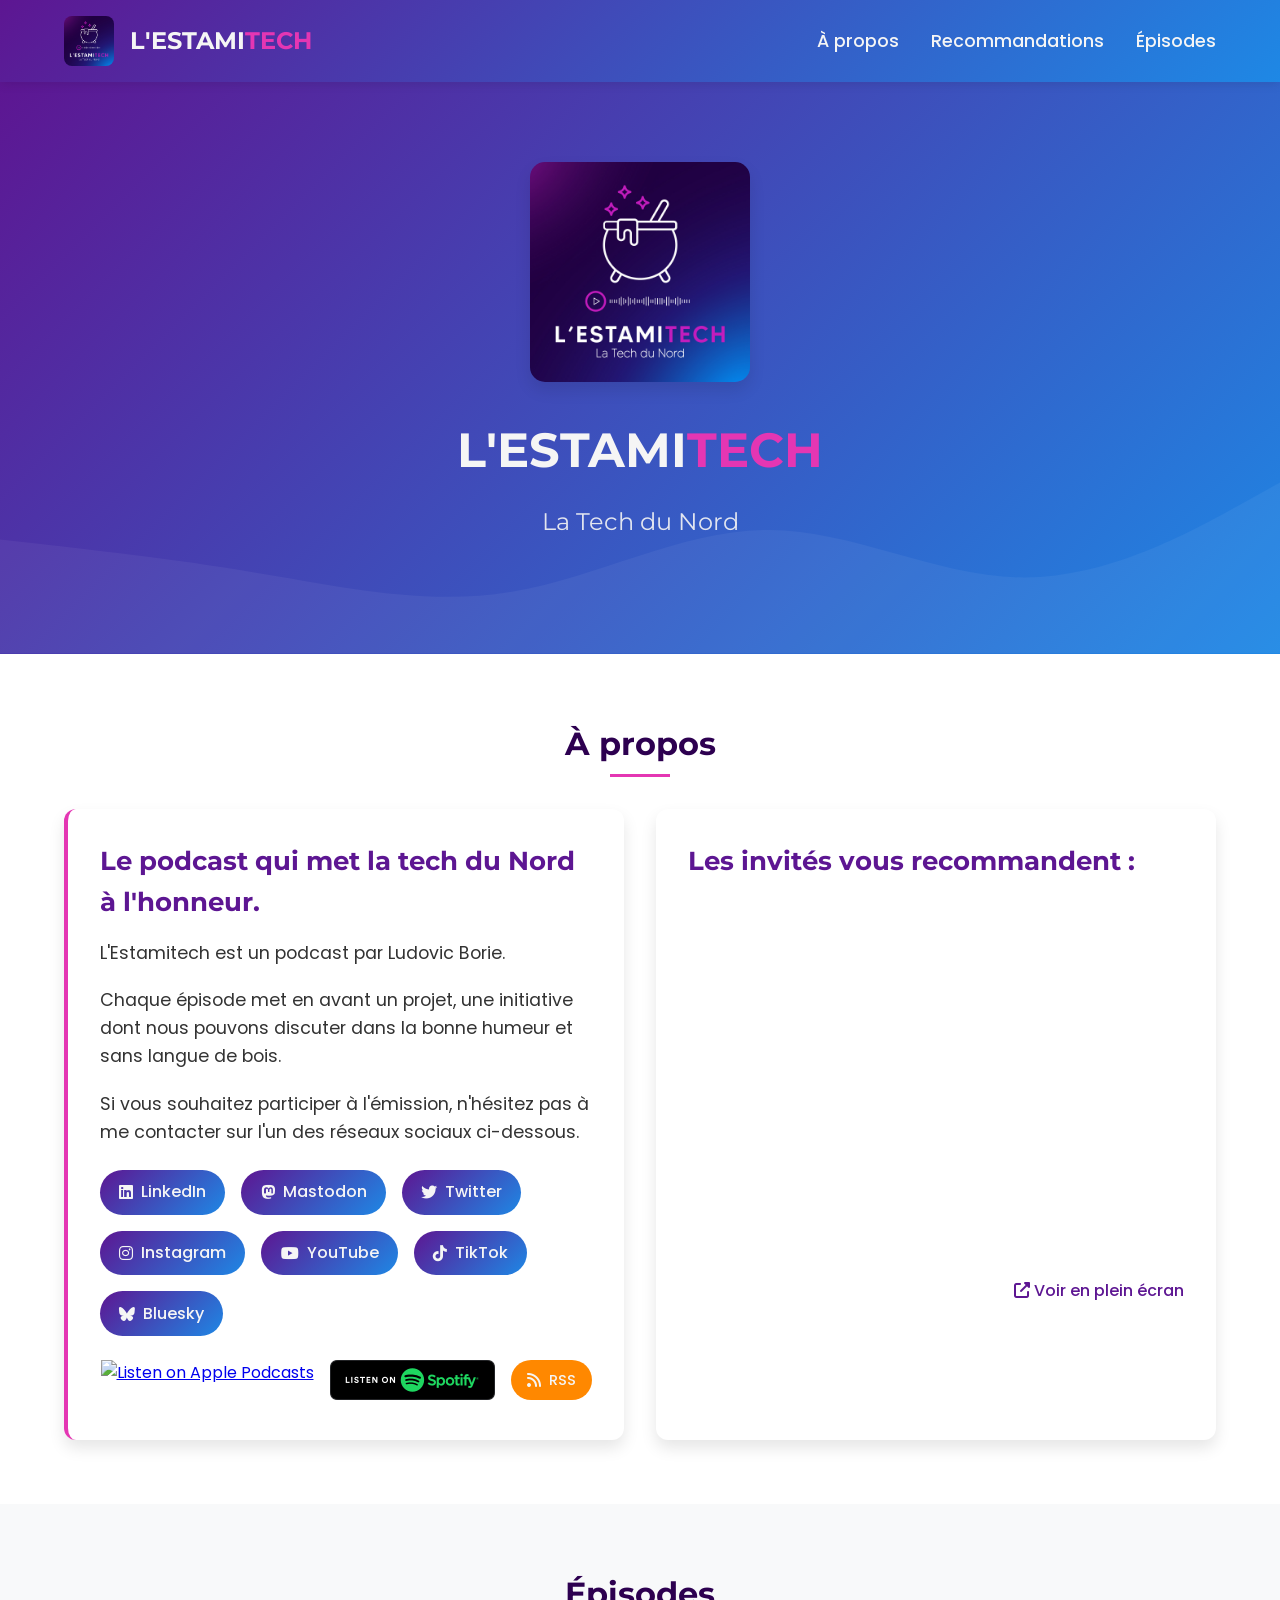
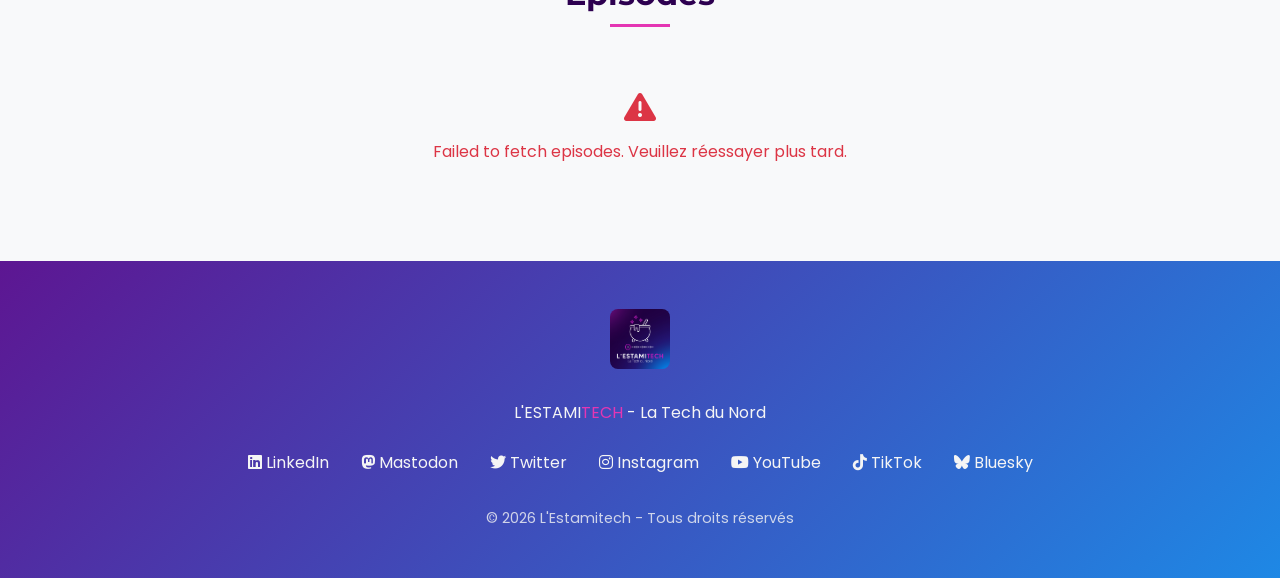
==== commit 9ea1059c: "refact: delete useless css" ====
--- a/web/index.html
+++ b/web/index.html
@@ -49,18 +49,6 @@
         <img src="/static/LogoEstamitech.jpg" alt="Logo Estamitech">
         <h1>L'<span style="color: var(--text-light);">ESTAMI</span><span style="color: var(--accent-tech);">TECH</span></h1>
         <h2>La Tech du Nord</h2>
-        <div class="hero-cta">
-            <a href="https://podcasts.apple.com/us/podcast/lestamitech/id1752308502?itsct=podcast_box_badge&amp;itscg=30200&amp;ls=1">
-                <img src="https://tools.applemediaservices.com/api/badges/listen-on-apple-podcasts/badge/fr-fr?size=250x83&amp;releaseDate=1725395040" alt="Listen on Apple Podcasts" style="height: 45px; border-radius: 8px;">
-            </a>
-            <a href="https://open.spotify.com/show/1308v72DAlbYP13TA5au1I">
-                <img src="/static/spotify-podcast-badge-blk-grn-165x40.png" alt="Listen on Spotify" style="height: 45px; border-radius: 8px;">
-            </a>
-            <button class="rss-btn" onclick="copyRSSLink()" title="Copier le lien RSS">
-                <i class="fas fa-rss"></i>
-                <span>RSS</span>
-            </button>
-        </div>
     </div>
 </section>
 
@@ -170,233 +158,10 @@
     <i class="fas fa-arrow-up"></i>
 </a>
 
+<script src="script.js"></script>
 <script>
-    // Toggle mobile menu
-    const menuToggle = document.querySelector('.menu-toggle');
-    const navbarLinks = document.querySelector('.navbar-links');
-
-    menuToggle.addEventListener('click', () => {
-        menuToggle.classList.toggle('active');
-        navbarLinks.classList.toggle('active');
-    });
-
-    // Close the menu when clicking on a link
-    document.querySelectorAll('.navbar-links a').forEach(link => {
-        link.addEventListener('click', () => {
-            menuToggle.classList.remove('active');
-            navbarLinks.classList.remove('active');
-        });
-    });
-
-    // Back to Top button visibility
-    const backToTopButton = document.getElementById('back-to-top');
-
-    window.addEventListener('scroll', () => {
-        if (window.pageYOffset > 300) {
-            backToTopButton.classList.add('visible');
-        } else {
-            backToTopButton.classList.remove('visible');
-        }
-    });
-
-    backToTopButton.addEventListener('click', (e) => {
-        e.preventDefault();
-        window.scrollTo({ top: 0, behavior: 'smooth' });
-    });
-
-    // Smooth scrolling for anchor links
-    document.querySelectorAll('a[href^="#"]').forEach(anchor => {
-        anchor.addEventListener('click', function (e) {
-            if (this.getAttribute('href') !== '#') {
-                e.preventDefault();
-
-                const targetId = this.getAttribute('href');
-                const targetElement = document.querySelector(targetId);
-
-                if (targetElement) {
-                    const navbarHeight = document.querySelector('.navbar').offsetHeight;
-                    const targetPosition = targetElement.getBoundingClientRect().top + window.pageYOffset - navbarHeight;
-
-                    window.scrollTo({
-                        top: targetPosition,
-                        behavior: 'smooth'
-                    });
-                }
-            }
-        });
-    });
-
-    // Set current year in footer
-    document.getElementById('current-year').textContent = new Date().getFullYear();
-
-    // Copy RSS link to clipboard
-    function copyRSSLink() {
-        const rssLink = 'https://feeds.zencastr.com/f/bOMlUWx6.rss';
-        
-        if (navigator.clipboard && window.isSecureContext) {
-            // Use the modern clipboard API
-            navigator.clipboard.writeText(rssLink).then(() => {
-                showToast('Lien RSS copié dans le presse-papier!');
-            }).catch(() => {
-                fallbackCopyTextToClipboard(rssLink);
-            });
-        } else {
-            // Fallback for older browsers
-            fallbackCopyTextToClipboard(rssLink);
-        }
-    }
-
-    function fallbackCopyTextToClipboard(text) {
-        const textArea = document.createElement("textarea");
-        textArea.value = text;
-        textArea.style.position = "fixed";
-        textArea.style.top = 0;
-        textArea.style.left = 0;
-        textArea.style.width = "2em";
-        textArea.style.height = "2em";
-        textArea.style.padding = 0;
-        textArea.style.border = "none";
-        textArea.style.outline = "none";
-        textArea.style.boxShadow = "none";
-        textArea.style.background = "transparent";
-        
-        document.body.appendChild(textArea);
-        textArea.focus();
-        textArea.select();
-        
-        try {
-            const successful = document.execCommand('copy');
-            if (successful) {
-                showToast('Lien RSS copié dans le presse-papier!');
-            } else {
-                showToast('Impossible de copier le lien RSS');
-            }
-        } catch (err) {
-            showToast('Impossible de copier le lien RSS');
-        }
-        
-        document.body.removeChild(textArea);
-    }
-
-    function showToast(message) {
-        // Remove any existing toast
-        const existingToast = document.querySelector('.toast');
-        if (existingToast) {
-            existingToast.remove();
-        }
-        
-        // Create and show new toast
-        const toast = document.createElement('div');
-        toast.className = 'toast';
-        toast.textContent = message;
-        document.body.appendChild(toast);
-        
-        // Trigger animation
-        setTimeout(() => {
-            toast.classList.add('show');
-        }, 10);
-        
-        // Remove after 3 seconds
-        setTimeout(() => {
-            toast.classList.remove('show');
-            setTimeout(() => {
-                toast.remove();
-            }, 300);
-        }, 3000);
-    }
-
-    // Fetch and display podcast episodes
-    function parseRSS(callback) {
-        const xhr = new XMLHttpRequest();
-        xhr.open('GET', `/rss`, true);
-        xhr.onreadystatechange = function() {
-            if (xhr.readyState === 4) {
-                if (xhr.status === 200) {
-                    try {
-                        const data = JSON.parse(xhr.responseText);
-                        callback(data);
-                    } catch (error) {
-                        handleEpisodesError("Error parsing response");
-                    }
-                } else {
-                    handleEpisodesError("Failed to fetch episodes");
-                }
-            }
-        };
-        xhr.timeout = 10000; // 10 seconds timeout
-        xhr.ontimeout = function() {
-            handleEpisodesError("Request timed out");
-        };
-        xhr.onerror = function() {
-            handleEpisodesError("Network error occurred");
-        };
-        xhr.send();
-    }
-
-    function displayEpisodes(episodes) {
-        const episodeContainer = document.getElementById('podcast-episodes');
-        episodeContainer.innerHTML = '';
-
-        if (!episodes || episodes.length === 0) {
-            episodeContainer.innerHTML = `
-                    <div class="no-episodes">
-                        <i class="fas fa-podcast"></i>
-                        <p>Aucun épisode trouvé. Revenez bientôt pour de nouveaux contenus!</p>
-                    </div>
-                `;
-            return;
-        }
-
-        episodes.forEach(episode => {
-            const date = new Date(episode.PubDate);
-            const formattedDate = date.toLocaleDateString('fr-FR', {
-                day: 'numeric',
-                month: 'long',
-                year: 'numeric'
-            });
-
-            const episodeElement = document.createElement('div');
-            episodeElement.classList.add('episode-card');
-
-            // Create unique ID for the episode (using GUID)
-            const episodeId = episode.GUID || episode.Link; // Fallback to Link if no GUID
-            const episodePageUrl = `/episode?id=${encodeURIComponent(episodeId)}`;
-            
-            episodeElement.innerHTML = `
-                    <div class="episode-image">
-                        <a href="${episodePageUrl}"><img src="${episode.Image.Href}" alt="Miniature de l'épisode - ${episode.Title}"></a>
-                    </div>
-                    <div class="episode-details">
-                        <h3 class="episode-title"><a href="${episodePageUrl}" style="text-decoration: none; color: inherit;">${episode.Title}</a></h3>
-                        <div class="episode-meta">
-                            <span><i class="far fa-calendar-alt"></i> ${formattedDate}</span>
-                        </div>
-                        <div class="episode-description">${episode.Description}</div>
-                    </div>
-                `;
-
-            episodeContainer.appendChild(episodeElement);
-        });
-    }
-
-    function handleEpisodesError(message) {
-        const episodeContainer = document.getElementById('podcast-episodes');
-        episodeContainer.innerHTML = `
-                <div class="loading-indicator" style="color: #dc3545;">
-                    <i class="fas fa-exclamation-triangle" style="animation: none;"></i>
-                    <p>${message}. Veuillez réessayer plus tard.</p>
-                </div>
-            `;
-    }
-
-    // Initialize fetch
-    parseRSS(function(data) {
-        if (data && data.length) {
-            displayEpisodes(data);
-        } else {
-            handleEpisodesError("Aucun épisode trouvé");
-        }
-    });
+    // Initialize index page functionality
+    initializeIndexPage();
 </script>
 </body>
 </html>
--- a/web/style.css
+++ b/web/style.css
@@ -60,29 +60,6 @@
 }
 
 /* Common Classes */
-.container {
-    width: 100%;
-    max-width: 100%;
-    box-sizing: border-box;
-}
-
-.flex-center {
-    display: flex;
-    align-items: center;
-    justify-content: center;
-}
-
-.transition-all {
-    transition: all var(--transition-speed);
-}
-
-.transition-transform {
-    transition: transform var(--transition-speed);
-}
-
-.transition-color {
-    transition: color var(--transition-speed);
-}
 
 /* Navbar */
 .navbar {
@@ -215,21 +192,6 @@
     opacity: 0.9;
 }
 
-.hero-cta {
-    display: flex;
-    flex-wrap: wrap;
-    gap: var(--spacing-sm);
-    justify-content: center;
-    margin-top: var(--spacing-sm);
-}
-
-.hero-cta a {
-    transition: transform var(--transition-speed);
-}
-
-.hero-cta a:hover {
-    transform: translateY(-5px);
-}
 
 /* Main Content */
 .main-content {
@@ -397,6 +359,7 @@
     width: 100%;
     max-width: 100%;
     box-sizing: border-box;
+    height: 280px;
 }
 
 .episode-card:hover {
@@ -435,7 +398,52 @@
     padding: var(--spacing-md);
     display: flex;
     flex-direction: column;
-    justify-content: center;
+    justify-content: space-between;
+    overflow: hidden;
+}
+
+.episode-content-top {
+    flex: 1;
+    overflow: hidden;
+}
+
+.episode-actions {
+    margin-top: var(--spacing-sm);
+    padding-top: var(--spacing-sm);
+    border-top: 1px solid var(--gray-light);
+}
+
+.episode-card .episode-description {
+    overflow: hidden;
+    text-overflow: ellipsis;
+    display: -webkit-box;
+    -webkit-line-clamp: 3;
+    -webkit-box-orient: vertical;
+    line-height: 1.5;
+    max-height: 4.5em;
+}
+
+.see-more-btn {
+    background: var(--gradient-bg);
+    color: var(--text-light);
+    border: none;
+    padding: var(--spacing-xs) var(--spacing-md);
+    border-radius: var(--radius-full);
+    cursor: pointer;
+    font-family: 'Poppins', sans-serif;
+    font-weight: 500;
+    font-size: 0.9rem;
+    transition: all var(--transition-speed);
+    text-decoration: none;
+    display: inline-flex;
+    align-items: center;
+    gap: var(--spacing-xs);
+}
+
+.see-more-btn:hover {
+    background: var(--primary-light);
+    transform: translateY(-2px);
+    box-shadow: 0 3px 10px rgba(93, 22, 146, 0.3);
 }
 
 .episode-title {
@@ -736,7 +744,6 @@
     .grid-container,
     .card,
     .card-content,
-    .episodes-container,
     .episode-card,
     .episode-details,
     .footer-content {
@@ -772,10 +779,6 @@
 }
 
 @media (max-width: 768px) {
-    .hero-cta {
-        align-items: center;
-    }
-
     .rss-btn {
         width: auto;
     }
@@ -852,7 +855,6 @@
     .grid-container,
     .card,
     .card-content,
-    .episodes-container,
     .episode-card,
     .episode-details,
     .footer-content {
